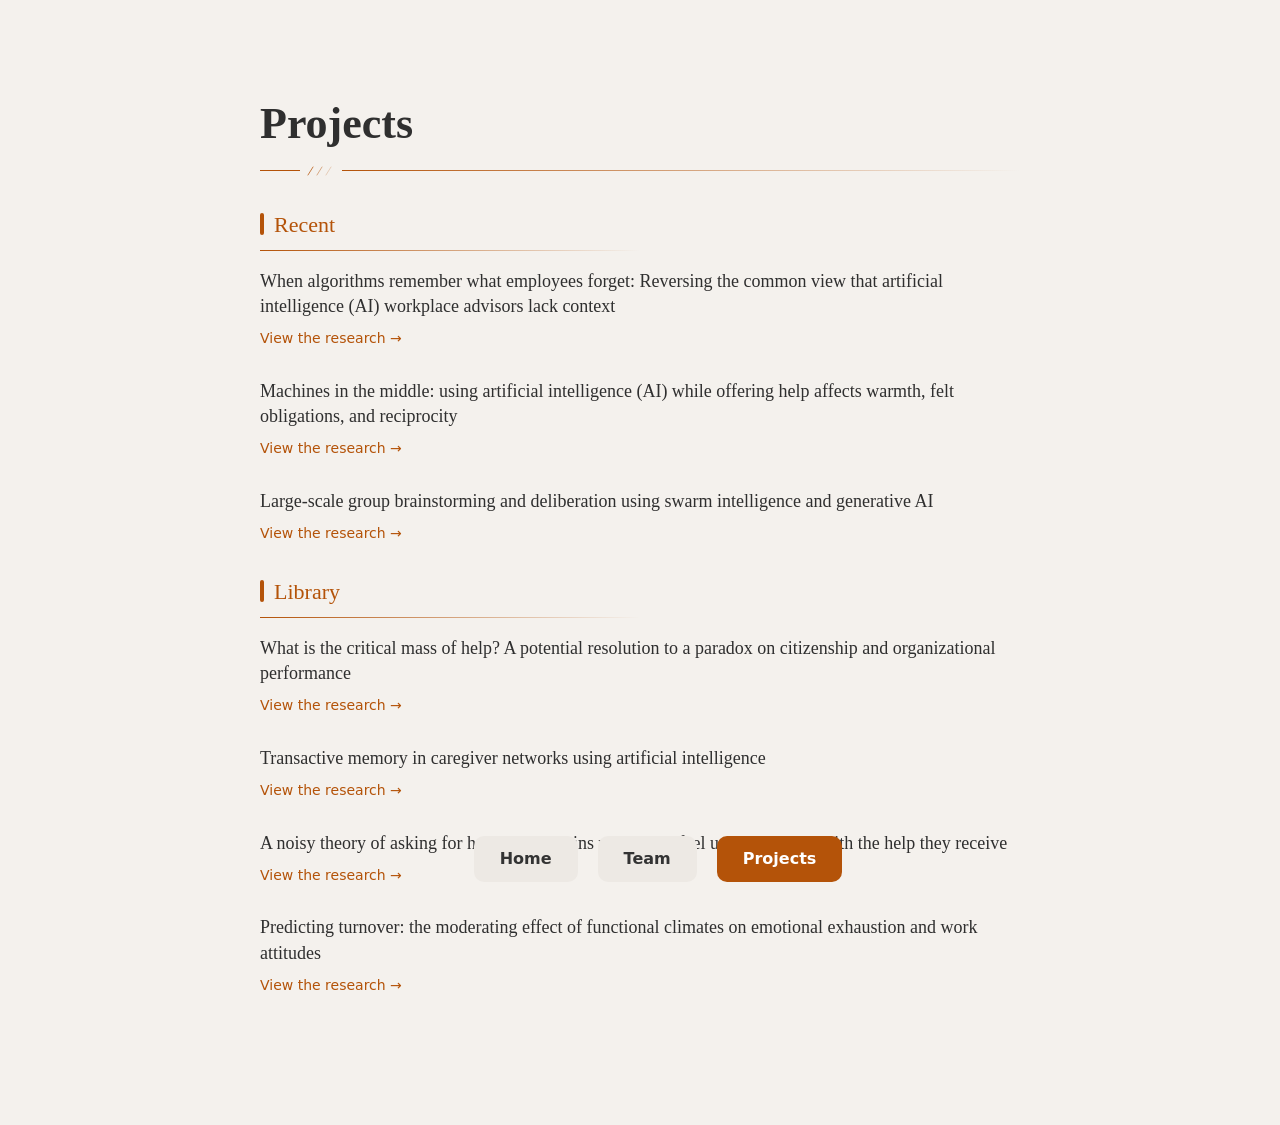
==== projects.html @ fec1b49d "Update projects.html" ====
<!DOCTYPE html>
<html>
<head>
  <title>RocMob Projects</title>
  <link rel="stylesheet" href="style.css">
</head>

<body>

<div class="container">

<h1>Projects</h1>

<div class="divider">
  <div class="divider-line-left"></div>
  <svg class="divider-slashes" viewBox="0 0 30 12" xmlns="http://www.w3.org/2000/svg">
    <line x1="2" y1="10" x2="7" y2="2" stroke="#b45309" stroke-width="0.75" stroke-linecap="round"/>
    <line x1="11" y1="10" x2="16" y2="2" stroke="#b45309" stroke-width="0.75" stroke-linecap="round" opacity="0.6"/>
    <line x1="20" y1="10" x2="25" y2="2" stroke="#b45309" stroke-width="0.75" stroke-linecap="round" opacity="0.3"/>
  </svg>
  <div class="divider-line-right"></div>
</div>


<div class="section-header">
  <div class="section-header-title">
    <div class="section-header-bar"></div>
    <h2>Recent</h2>
  </div>
  <div class="section-header-line"></div>
</div>


<!-- recent projects block COPY / PASTE BLOCK BELOW FOR EACH PROJECT -->
<!-- recent projects block COPY / PASTE BLOCK BELOW FOR EACH PROJECT -->
<!-- recent projects block COPY / PASTE BLOCK BELOW FOR EACH PROJECT -->
<!-- recent projects block COPY / PASTE BLOCK BELOW FOR EACH PROJECT -->
<!-- recent projects block COPY / PASTE BLOCK BELOW FOR EACH PROJECT -->


  

<div class="project">
  <p class="project-title">When algorithms remember what employees forget: Reversing the common view that artificial intelligence (AI) workplace advisors lack context
</p>
  <a class="project-link" href="https://www.sciencedirect.com/science/article/pii/S0747563226000919">View the research &rarr;</a>
</div>

  
<div class="project">
  <p class="project-title">Machines in the middle: using artificial intelligence (AI) while offering help affects warmth, felt obligations, and reciprocity</p>
  <a class="project-link" href="https://scholar.google.com/citations?view_op=view_citation&hl=en&user=VSTAif8AAAAJ&sortby=pubdate&citation_for_view=VSTAif8AAAAJ:M3ejUd6NZC8C">View the research &rarr;</a>
</div>



  <div class="project">
  <p class="project-title">Large-scale group brainstorming and deliberation using swarm intelligence and generative AI
</p>
  <a class="project-link" href="https://scholar.google.com/citations?view_op=view_citation&hl=en&user=VSTAif8AAAAJ&sortby=pubdate&citation_for_view=VSTAif8AAAAJ:4TOpqqG69KYC">View the research &rarr;</a>
</div>


  

<!-- library projects block-->
<!-- library projects block-->
<!-- library projects block-->
<!-- library projects block-->


<div class="section-header" style="margin-top: 28px;">
  <div class="section-header-title">
    <div class="section-header-bar"></div>
    <h2>Library</h2>
  </div>
  <div class="section-header-line"></div>
</div>


  

<div class="project">
  <p class="project-title">What is the critical mass of help? A potential resolution to a paradox on citizenship and organizational performance</p>
  <a class="project-link" href="https://scholar.google.com/citations?view_op=view_citation&hl=en&user=VSTAif8AAAAJ&sortby=pubdate&citation_for_view=VSTAif8AAAAJ:YsMSGLbcyi4C">View the research &rarr;</a>
</div>

  
<div class="project">
  <p class="project-title">Transactive memory in caregiver networks using artificial intelligence</p>
  <a class="project-link" href="posters/transactive.pdf">View the research &rarr;</a>
</div>
  

<div class="project">
  <p class="project-title">A noisy theory of asking for help that explains why many feel underwhelmed with the help they receive</p>
  <a class="project-link" href="https://scholar.google.com/citations?view_op=view_citation&hl=en&user=VSTAif8AAAAJ&sortby=pubdate&citation_for_view=VSTAif8AAAAJ:5nxA0vEk-isC">View the research &rarr;</a>
</div>


<div class="project">
  <p class="project-title">Predicting turnover: the moderating effect of functional climates on emotional exhaustion and work attitudes</p>
  <a class="project-link" href="https://scholar.google.com/citations?view_op=view_citation&hl=en&user=VSTAif8AAAAJ&cstart=20&pagesize=80&sortby=pubdate&citation_for_view=VSTAif8AAAAJ:2osOgNQ5qMEC">View the research &rarr;</a>
</div>



</div>

<div class="navbar">

<a class="navbutton secondary" href="index.html">Home</a>
<a class="navbutton secondary" href="team.html">Team</a>
<a class="navbutton" href="projects.html">Projects</a>

</div>

</body>
</html>
---- style.css ----
body {
  font-family: system-ui, -apple-system, Segoe UI, Roboto, sans-serif;
  background: #f4f1ed;
  color: #2f2f2f;
  margin: 0;
  line-height: 1.6;
}

.container {
  max-width: 760px;
  margin: auto;
  padding: 60px 20px 100px;
}

h1 {
  font-family: Georgia, serif;
  font-size: 44px;
  margin-bottom: 5px;
}

.subtitle {
  font-size: 20px;
  color: #b45309;
  margin-bottom: 16px;
}

.divider {
  display: flex;
  align-items: center;
  gap: 6px;
  margin-bottom: 30px;
  height: 12px;
}

.divider-line-left {
  width: 40px;
  height: 1px;
  background: #b45309;
}

.divider-slashes {
  width: 30px;
  height: 12px;
  flex-shrink: 0;
}

.divider-line-right {
  flex: 1;
  height: 1px;
  background: linear-gradient(to right, #b45309, transparent);
}

.card {
  background: white;
  padding: 28px;
  border-radius: 14px;
  box-shadow: 0 6px 18px rgba(0,0,0,.05);
}

.team-member {
  display: flex;
  gap: 20px;
  margin-bottom: 30px;
}

.team-member img {
  width: 160px;
  height: 160px;
  object-fit: cover;
  border-radius: 12px;
}

.team-member h3 {
  margin: 0 0 6px 0;
}

.team-member > div {
  color: #777;
}

.team-role {
  font-size: 15px;
  color: #888;
  margin: 0 0 10px 0;
  line-height: 1.5;
}

.team-desc {
  font-size: 15px;
  color: #aaa;
  margin: 0;
  line-height: 1.5;
}

.project {
  margin-bottom: 28px;
}

.project-title {
  font-size: 18px;
  font-family: Georgia, serif;
  color: #2f2f2f;
  margin: 0 0 6px 0;
  line-height: 1.4;
}

.project-link {
  color: #b45309;
  text-decoration: none;
  font-size: 14px;
  transition: color 0.2s;
}

.project-link:hover {
  color: #934407;
  text-decoration: underline;
}

.section-header {
  margin-bottom: 18px;
}

.section-header-title {
  display: flex;
  align-items: center;
  gap: 10px;
}

.section-header-bar {
  width: 4px;
  height: 22px;
  background: #b45309;
  border-radius: 2px;
}

.section-header h2 {
  font-family: Georgia, serif;
  font-size: 22px;
  font-weight: normal;
  color: #b45309;
  margin: 0;
}

.section-header-line {
  width: 50%;
  height: 1px;
  background: linear-gradient(to right, #b45309, transparent);
  margin-top: 8px;
}

.navbar {
  position: fixed;
  bottom: 0;
  width: 100%;
  background: transparent;
  display: flex;
  justify-content: center;
  gap: 20px;
  padding: 18px;
}

.navbutton {
  background: #b45309;
  color: white;
  text-decoration: none;
  padding: 10px 26px;
  border-radius: 10px;
  font-weight: 600;
  transition: background 0.2s;
}

.navbutton:hover {
  background: #934407;
}

.navbutton.secondary {
  background: #ede9e4;
  color: #333;
}

.navbutton.secondary:hover {
  background: #ddd8d1;
}
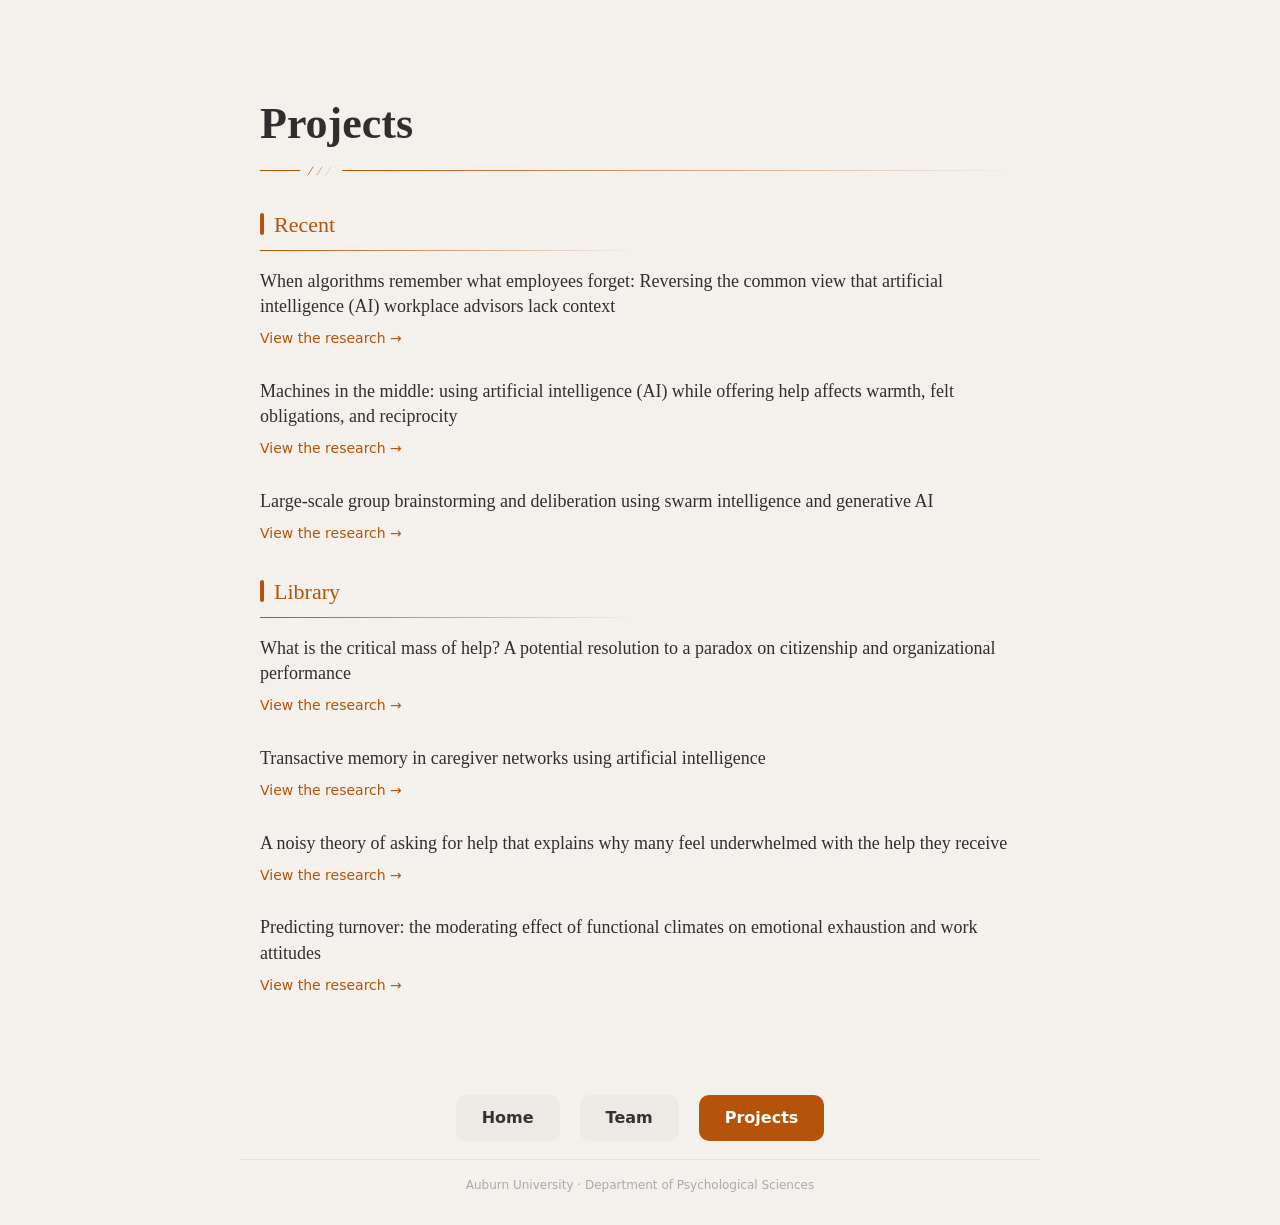
==== commit 9aa41bf5: "Add files via upload" ====
--- a/projects.html
+++ b/projects.html
@@ -38,30 +38,21 @@
 <!-- recent projects block COPY / PASTE BLOCK BELOW FOR EACH PROJECT -->
 
 
-  
+<div class="project">
+  <p class="project-title">When algorithms remember what employees forget: Reversing the common view that artificial intelligence (AI) workplace advisors lack context</p>
+  <a class="project-link" target="_blank" href="https://www.sciencedirect.com/science/article/pii/S0747563226000919">View the research &rarr;</a>
+</div>
 
 <div class="project">
-  <p class="project-title">When algorithms remember what employees forget: Reversing the common view that artificial intelligence (AI) workplace advisors lack context
-</p>
-  <a class="project-link" href="https://www.sciencedirect.com/science/article/pii/S0747563226000919">View the research &rarr;</a>
+  <p class="project-title">Machines in the middle: using artificial intelligence (AI) while offering help affects warmth, felt obligations, and reciprocity</p>
+  <a class="project-link" target="_blank" href="https://scholar.google.com/citations?view_op=view_citation&hl=en&user=VSTAif8AAAAJ&sortby=pubdate&citation_for_view=VSTAif8AAAAJ:M3ejUd6NZC8C">View the research &rarr;</a>
 </div>
 
-  
 <div class="project">
-  <p class="project-title">Machines in the middle: using artificial intelligence (AI) while offering help affects warmth, felt obligations, and reciprocity</p>
-  <a class="project-link" href="https://scholar.google.com/citations?view_op=view_citation&hl=en&user=VSTAif8AAAAJ&sortby=pubdate&citation_for_view=VSTAif8AAAAJ:M3ejUd6NZC8C">View the research &rarr;</a>
+  <p class="project-title">Large-scale group brainstorming and deliberation using swarm intelligence and generative AI</p>
+  <a class="project-link" target="_blank" href="https://scholar.google.com/citations?view_op=view_citation&hl=en&user=VSTAif8AAAAJ&sortby=pubdate&citation_for_view=VSTAif8AAAAJ:4TOpqqG69KYC">View the research &rarr;</a>
 </div>
 
-
-
-  <div class="project">
-  <p class="project-title">Large-scale group brainstorming and deliberation using swarm intelligence and generative AI
-</p>
-  <a class="project-link" href="https://scholar.google.com/citations?view_op=view_citation&hl=en&user=VSTAif8AAAAJ&sortby=pubdate&citation_for_view=VSTAif8AAAAJ:4TOpqqG69KYC">View the research &rarr;</a>
-</div>
-
-
-  
 
 <!-- library projects block-->
 <!-- library projects block-->
@@ -78,31 +69,25 @@
 </div>
 
 
-  
+<div class="project">
+  <p class="project-title">What is the critical mass of help? A potential resolution to a paradox on citizenship and organizational performance</p>
+  <a class="project-link" target="_blank" href="https://scholar.google.com/citations?view_op=view_citation&hl=en&user=VSTAif8AAAAJ&sortby=pubdate&citation_for_view=VSTAif8AAAAJ:YsMSGLbcyi4C">View the research &rarr;</a>
+</div>
 
 <div class="project">
-  <p class="project-title">What is the critical mass of help? A potential resolution to a paradox on citizenship and organizational performance</p>
-  <a class="project-link" href="https://scholar.google.com/citations?view_op=view_citation&hl=en&user=VSTAif8AAAAJ&sortby=pubdate&citation_for_view=VSTAif8AAAAJ:YsMSGLbcyi4C">View the research &rarr;</a>
+  <p class="project-title">Transactive memory in caregiver networks using artificial intelligence</p>
+  <a class="project-link" target="_blank" href="posters/transactive.pdf">View the research &rarr;</a>
 </div>
-
-  
-<div class="project">
-  <p class="project-title">Transactive memory in caregiver networks using artificial intelligence</p>
-  <a class="project-link" href="posters/transactive.pdf">View the research &rarr;</a>
-</div>
-  
 
 <div class="project">
   <p class="project-title">A noisy theory of asking for help that explains why many feel underwhelmed with the help they receive</p>
-  <a class="project-link" href="https://scholar.google.com/citations?view_op=view_citation&hl=en&user=VSTAif8AAAAJ&sortby=pubdate&citation_for_view=VSTAif8AAAAJ:5nxA0vEk-isC">View the research &rarr;</a>
+  <a class="project-link" target="_blank" href="https://scholar.google.com/citations?view_op=view_citation&hl=en&user=VSTAif8AAAAJ&sortby=pubdate&citation_for_view=VSTAif8AAAAJ:5nxA0vEk-isC">View the research &rarr;</a>
 </div>
-
 
 <div class="project">
   <p class="project-title">Predicting turnover: the moderating effect of functional climates on emotional exhaustion and work attitudes</p>
-  <a class="project-link" href="https://scholar.google.com/citations?view_op=view_citation&hl=en&user=VSTAif8AAAAJ&cstart=20&pagesize=80&sortby=pubdate&citation_for_view=VSTAif8AAAAJ:2osOgNQ5qMEC">View the research &rarr;</a>
+  <a class="project-link" target="_blank" href="https://scholar.google.com/citations?view_op=view_citation&hl=en&user=VSTAif8AAAAJ&cstart=20&pagesize=80&sortby=pubdate&citation_for_view=VSTAif8AAAAJ:2osOgNQ5qMEC">View the research &rarr;</a>
 </div>
-
 
 
 </div>
@@ -115,5 +100,9 @@
 
 </div>
 
+<div class="footer">
+<p>Auburn University · Department of Psychological Sciences</p>
+</div>
+
 </body>
 </html>
--- a/style.css
+++ b/style.css
@@ -9,7 +9,7 @@
 .container {
   max-width: 760px;
   margin: auto;
-  padding: 60px 20px 100px;
+  padding: 60px 20px 0;
 }
 
 h1 {
@@ -61,6 +61,17 @@
   display: flex;
   gap: 20px;
   margin-bottom: 30px;
+  padding: 16px;
+  margin-left: -16px;
+  margin-right: -16px;
+  border-radius: 12px;
+  transition: transform 0.2s, box-shadow 0.2s, background 0.2s;
+}
+
+.team-member:hover {
+  transform: translateY(-3px);
+  box-shadow: 0 8px 24px rgba(0,0,0,0.07);
+  background: rgba(255,255,255,0.5);
 }
 
 .team-member img {
@@ -94,6 +105,15 @@
 
 .project {
   margin-bottom: 28px;
+  padding: 0 16px;
+  margin-left: -16px;
+  margin-right: -16px;
+  border-radius: 10px;
+  transition: background 0.2s;
+}
+
+.project:hover {
+  background: rgba(180,83,9,0.06);
 }
 
 .project-title {
@@ -149,14 +169,28 @@
 }
 
 .navbar {
-  position: fixed;
-  bottom: 0;
-  width: 100%;
-  background: transparent;
   display: flex;
   justify-content: center;
   gap: 20px;
   padding: 18px;
+  margin-top: 80px;
+  max-width: 760px;
+  margin-left: auto;
+  margin-right: auto;
+}
+
+.footer {
+  text-align: center;
+  border-top: 1px solid rgba(0,0,0,0.06);
+  padding: 16px 20px 30px;
+  max-width: 760px;
+  margin: 0 auto;
+}
+
+.footer p {
+  font-size: 12px;
+  color: #aaa;
+  margin: 0;
 }
 
 .navbutton {
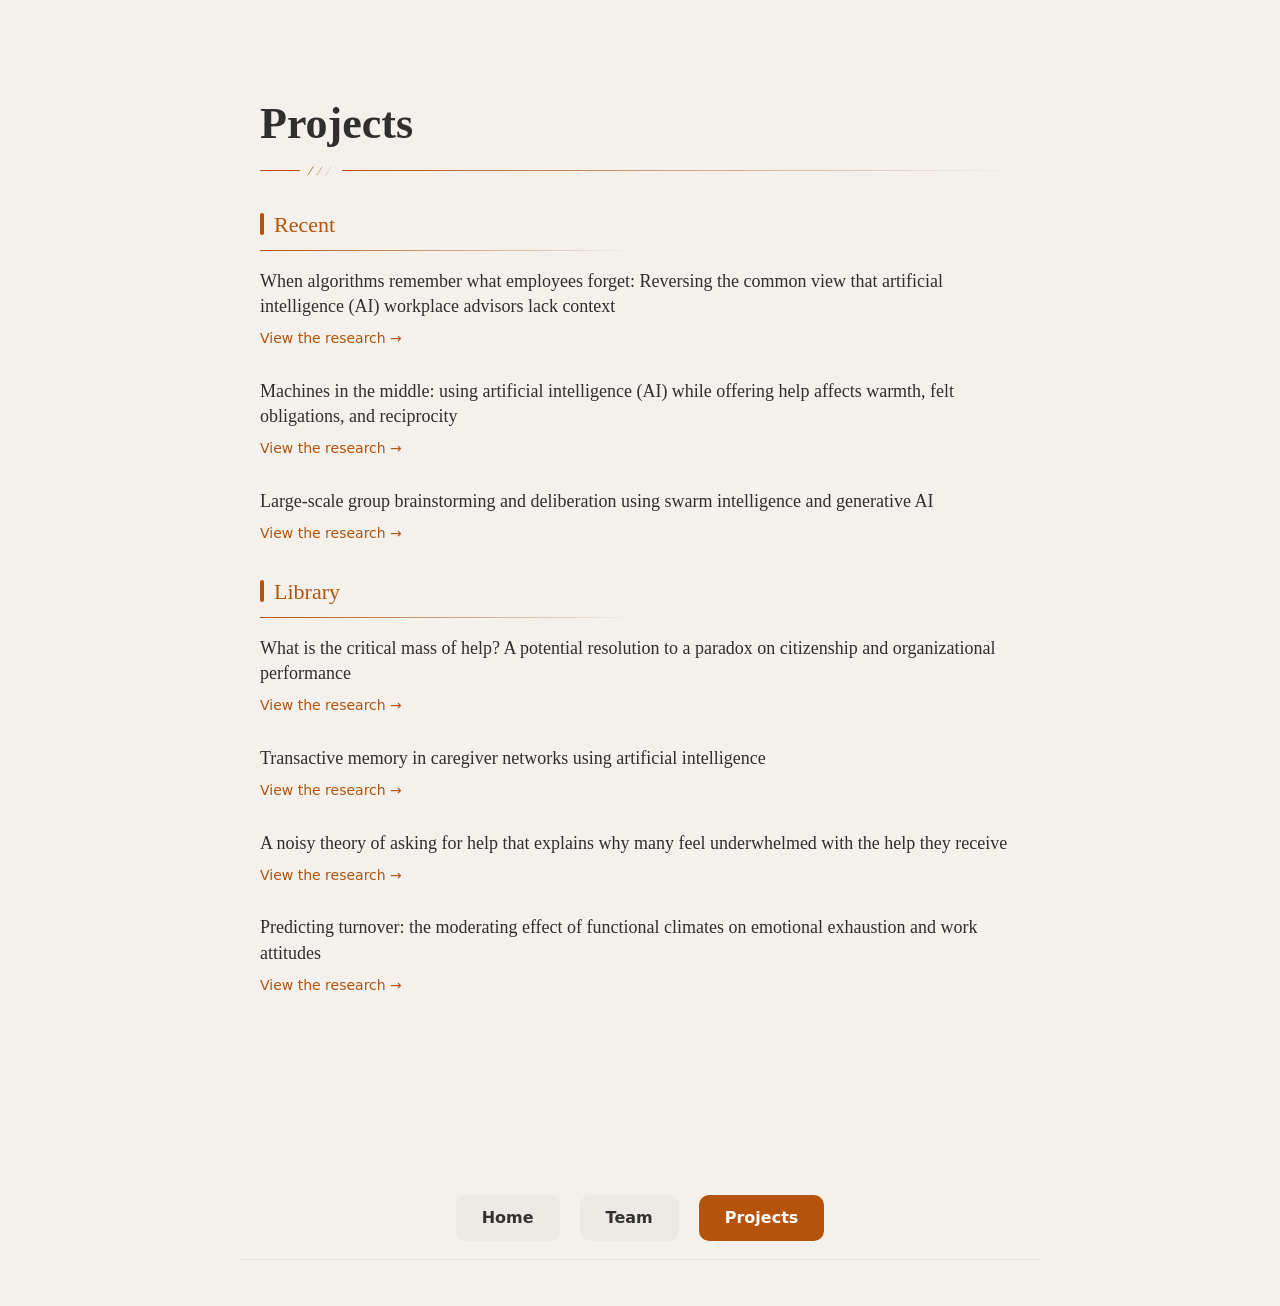
==== commit ef619dfa: "Update projects.html" ====
--- a/projects.html
+++ b/projects.html
@@ -101,7 +101,7 @@
 </div>
 
 <div class="footer">
-<p>Auburn University · Department of Psychological Sciences</p>
+<p></p>
 </div>
 
 </body>
--- a/style.css
+++ b/style.css
@@ -173,7 +173,7 @@
   justify-content: center;
   gap: 20px;
   padding: 18px;
-  margin-top: 80px;
+  margin-top: 180px;
   max-width: 760px;
   margin-left: auto;
   margin-right: auto;
@@ -214,4 +214,4 @@
 
 .navbutton.secondary:hover {
   background: #ddd8d1;
-}+}
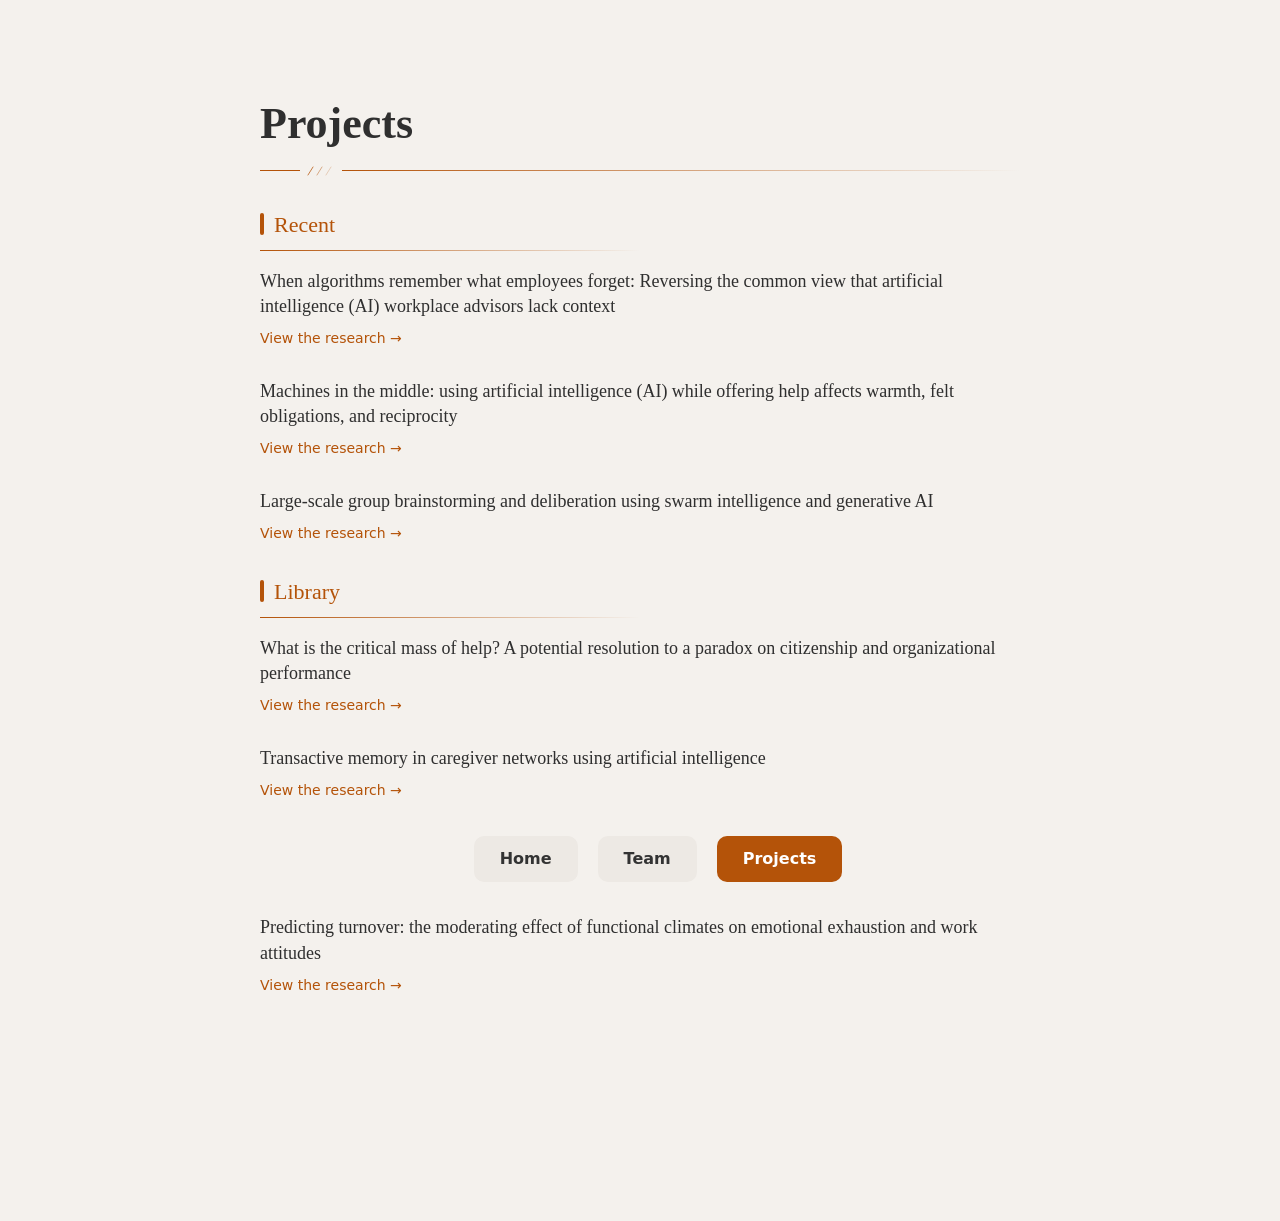
==== commit 1ef144ea: "Update projects.html" ====
--- a/projects.html
+++ b/projects.html
@@ -1,6 +1,8 @@
 <!DOCTYPE html>
 <html>
 <head>
+  <meta charset="utf-8">
+  <meta name="description" content="Publications and research from the RocMob.">
   <title>RocMob Projects</title>
   <link rel="stylesheet" href="style.css">
 </head>
--- a/style.css
+++ b/style.css
@@ -9,7 +9,7 @@
 .container {
   max-width: 760px;
   margin: auto;
-  padding: 60px 20px 0;
+  padding: 60px 20px 100px;
 }
 
 h1 {
@@ -169,20 +169,24 @@
 }
 
 .navbar {
+  position: fixed;
+  bottom: 0;
+  left: 0;
+  width: 100%;
   display: flex;
   justify-content: center;
   gap: 20px;
   padding: 18px;
-  margin-top: 180px;
-  max-width: 760px;
-  margin-left: auto;
-  margin-right: auto;
+  background: #f4f1ed;
+}
+
+.home-spacer {
+  /* not needed with fixed navbar */
 }
 
 .footer {
   text-align: center;
-  border-top: 1px solid rgba(0,0,0,0.06);
-  padding: 16px 20px 30px;
+  padding: 16px 20px 80px;
   max-width: 760px;
   margin: 0 auto;
 }
@@ -214,4 +218,4 @@
 
 .navbutton.secondary:hover {
   background: #ddd8d1;
-}
+}
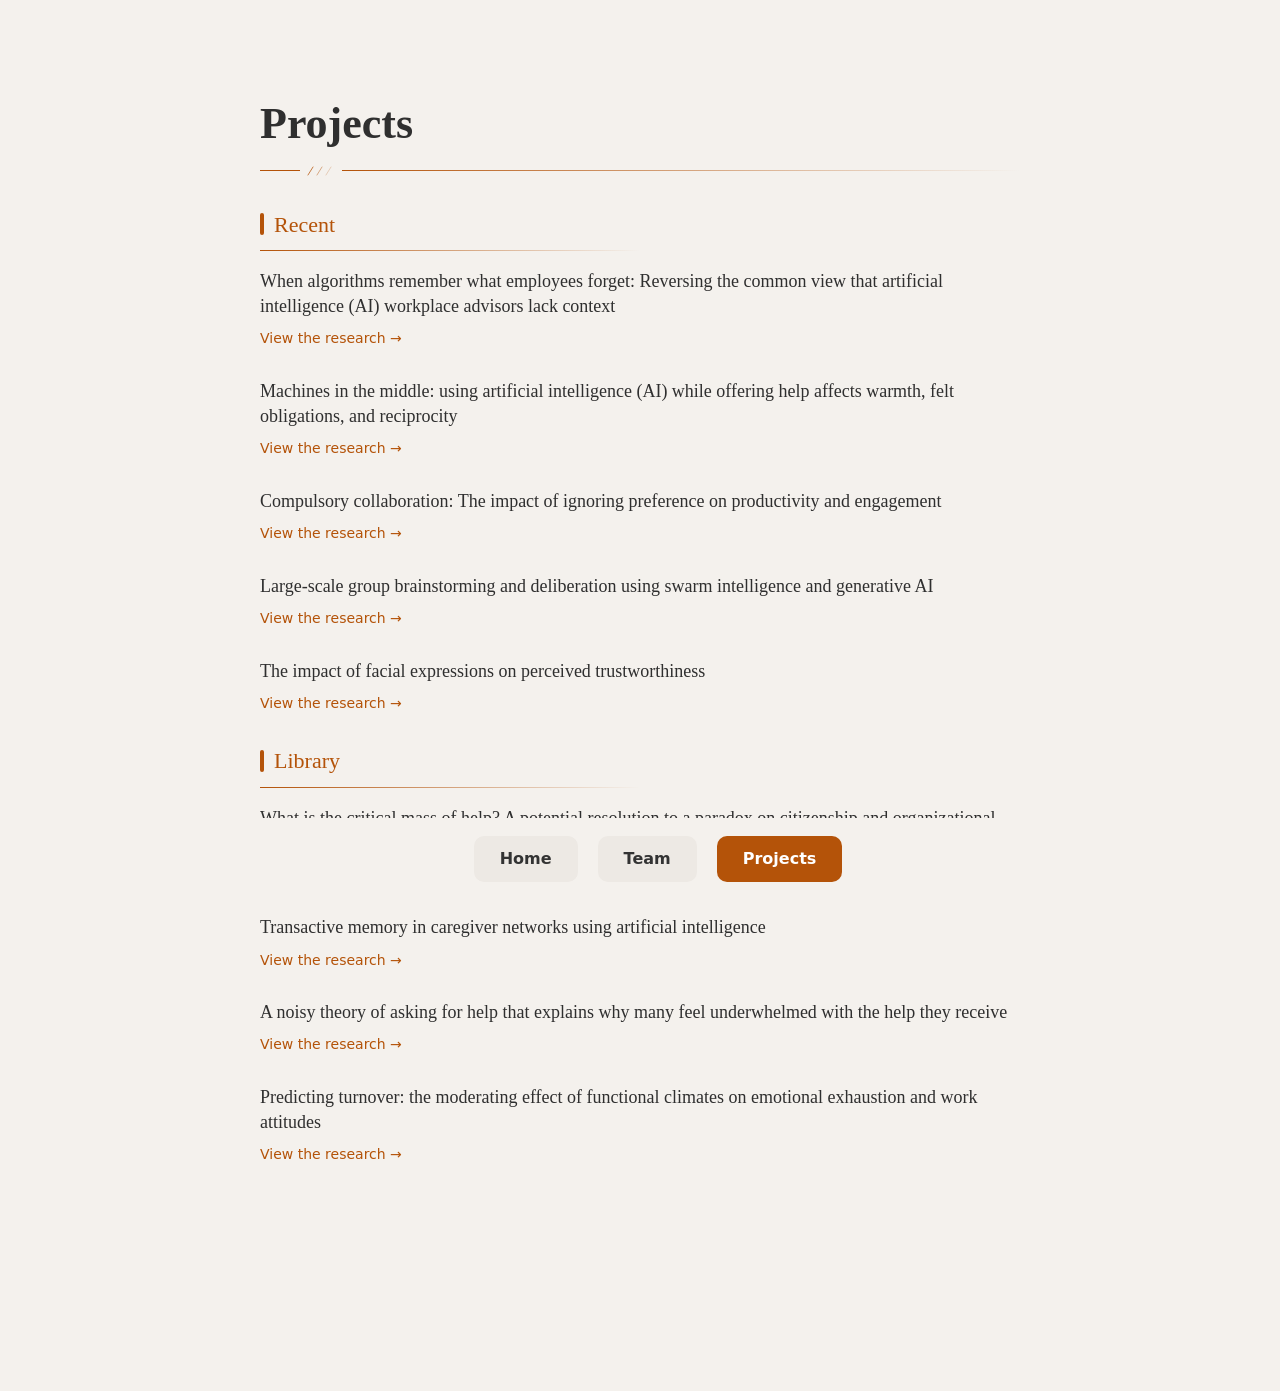
==== commit 64fd2d3e: "Update projects.html" ====
--- a/projects.html
+++ b/projects.html
@@ -2,7 +2,7 @@
 <html>
 <head>
   <meta charset="utf-8">
-  <meta name="description" content="Publications and research from the RocMob.">
+  <meta name="description" content="Publications and research from the RocMob | Christopher Dishop | Auburn University | Department of Psychological Sciences.">
   <title>RocMob Projects</title>
   <link rel="stylesheet" href="style.css">
 </head>
@@ -51,10 +51,19 @@
 </div>
 
 <div class="project">
+  <p class="project-title">Compulsory collaboration: The impact of ignoring preference on productivity and engagement</p>
+  <a class="project-link" target="_blank" href="posters/branch-usd-thesis.pdf">View the research &rarr;</a>
+</div>
+
+<div class="project">
   <p class="project-title">Large-scale group brainstorming and deliberation using swarm intelligence and generative AI</p>
   <a class="project-link" target="_blank" href="https://scholar.google.com/citations?view_op=view_citation&hl=en&user=VSTAif8AAAAJ&sortby=pubdate&citation_for_view=VSTAif8AAAAJ:4TOpqqG69KYC">View the research &rarr;</a>
 </div>
 
+<div class="project">
+  <p class="project-title">The impact of facial expressions on perceived trustworthiness</p>
+  <a class="project-link" target="_blank" href="posters/branch-smiles.pdf">View the research &rarr;</a>
+</div>
 
 <!-- library projects block-->
 <!-- library projects block-->
--- a/style.css
+++ b/style.css
@@ -218,4 +218,42 @@
 
 .navbutton.secondary:hover {
   background: #ddd8d1;
-}+}
+/* HOME ORBIT VISUALIZATION
+   This block is intentionally additive. It does not replace the existing
+   header, card, team, project, footer, or fixed navbar styles above. */
+
+.orb-section {
+  width: 100%;
+  height: 280px;
+  margin: 42px auto 8px;
+  overflow: hidden;
+  position: relative;
+  border-radius: 22px;
+  background:
+    radial-gradient(circle at 50% 50%, rgba(180,83,9,0.18), transparent 42%),
+    linear-gradient(135deg, #151515, #23201d 48%, #111111);
+  box-shadow: 0 18px 44px rgba(0,0,0,0.16);
+}
+
+.orb-section::before {
+  content: "";
+  position: absolute;
+  inset: 1px;
+  border-radius: 21px;
+  border: 1px solid rgba(255,255,255,0.08);
+  pointer-events: none;
+}
+
+#orbCanvas {
+  width: 100%;
+  height: 100%;
+  display: block;
+}
+
+@media (max-width: 640px) {
+  .orb-section {
+    height: 230px;
+    border-radius: 18px;
+  }
+}
